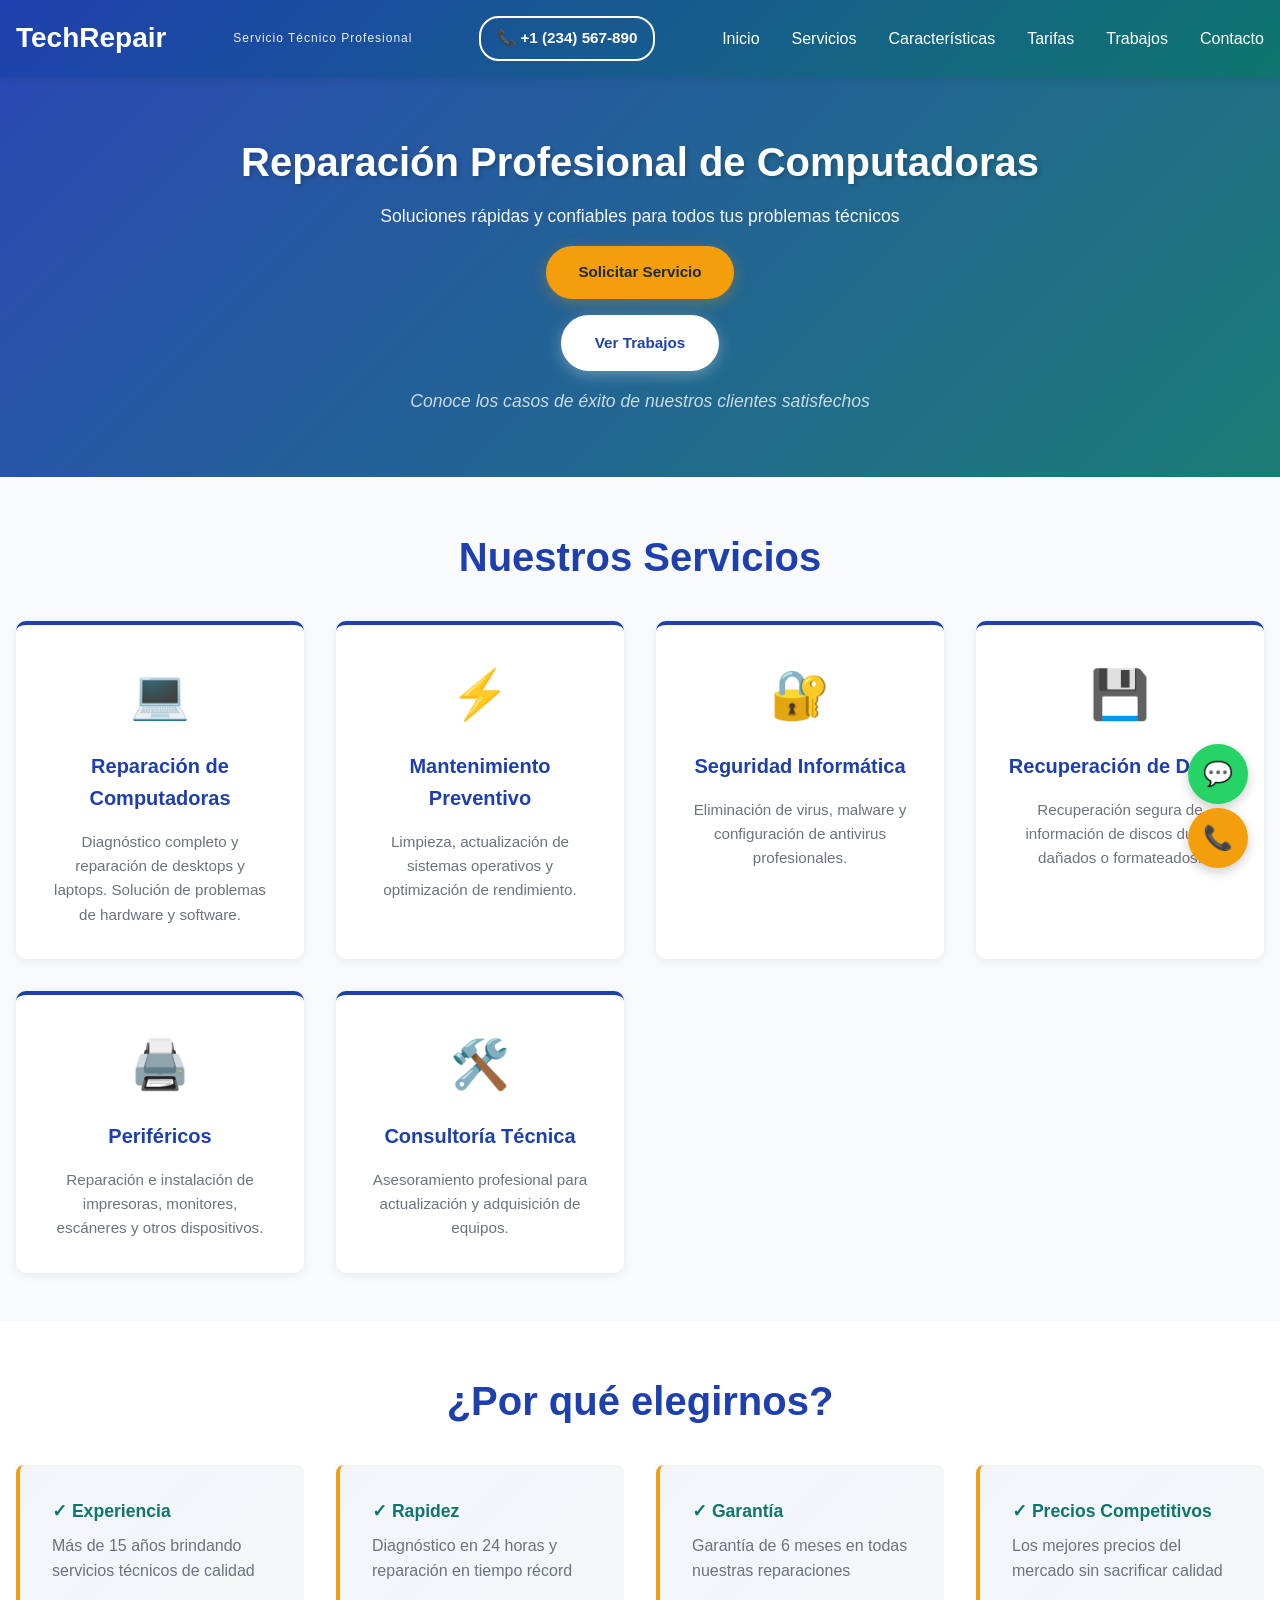
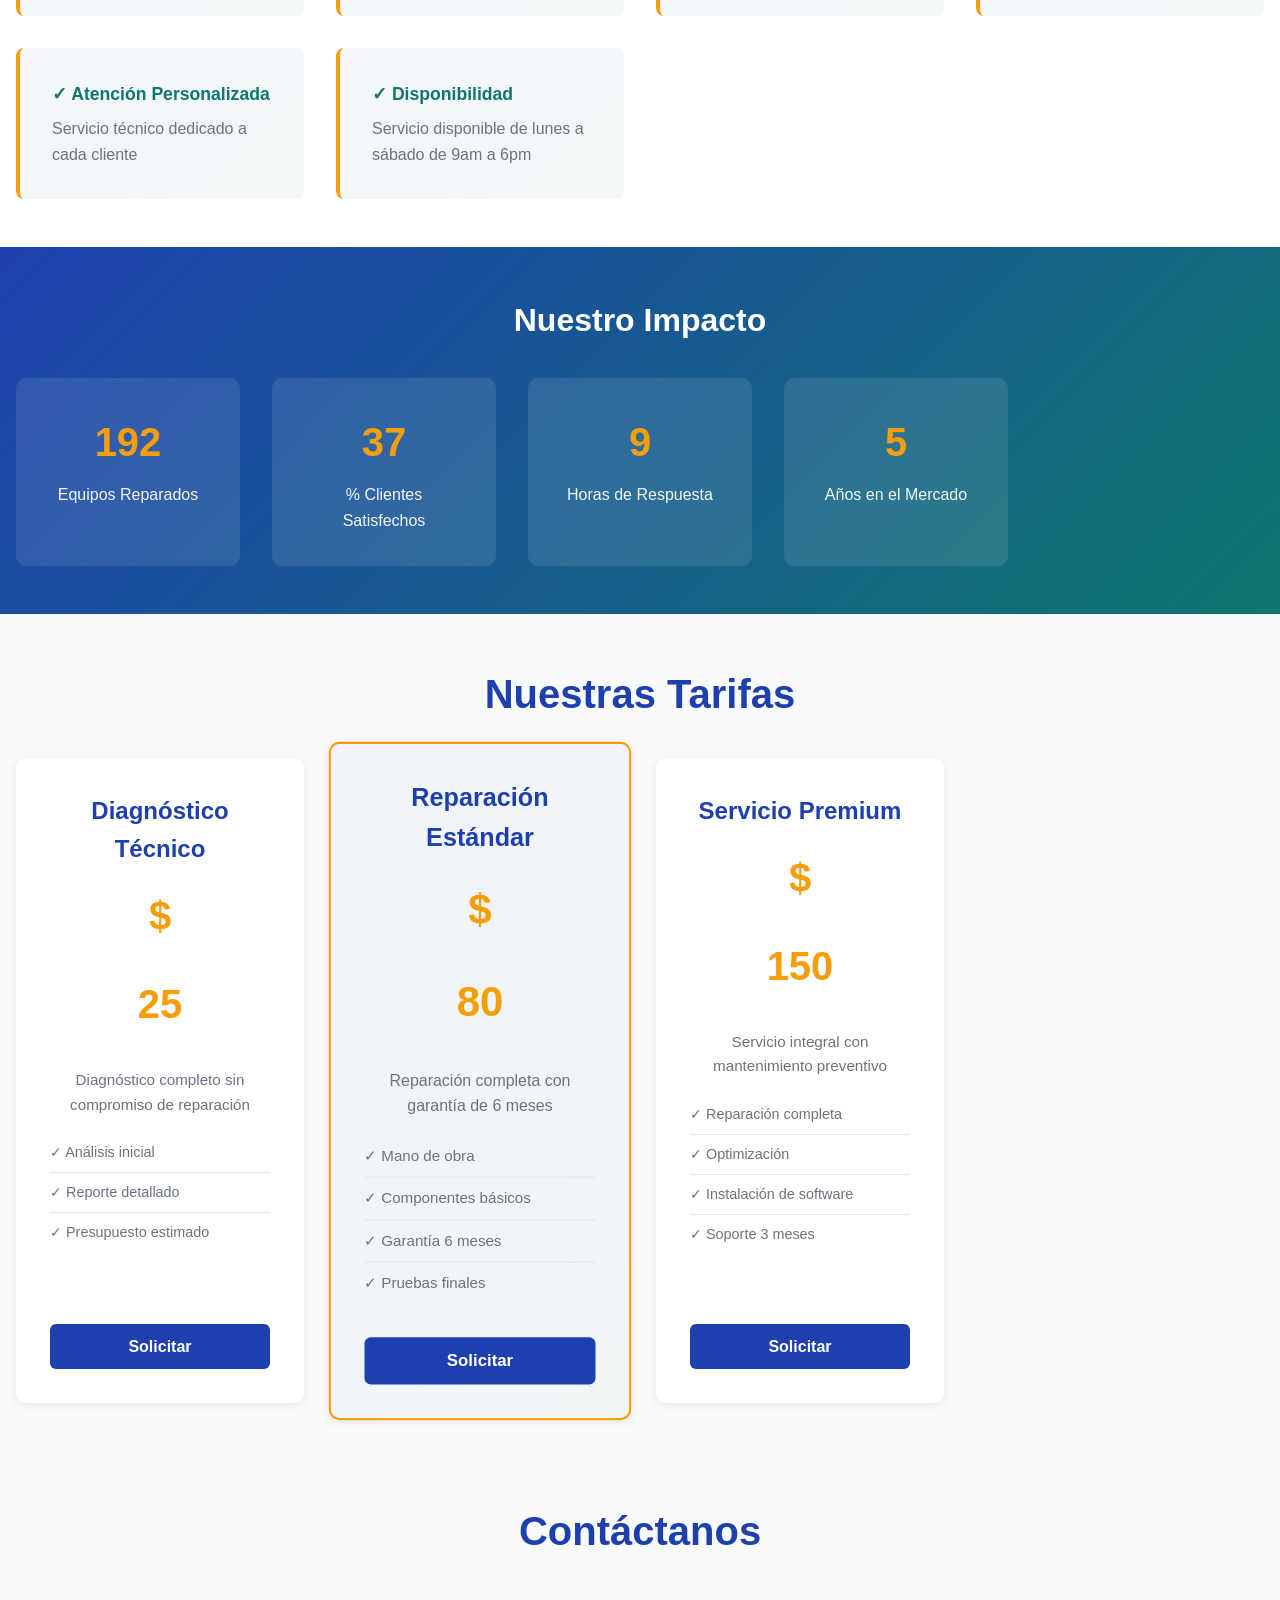
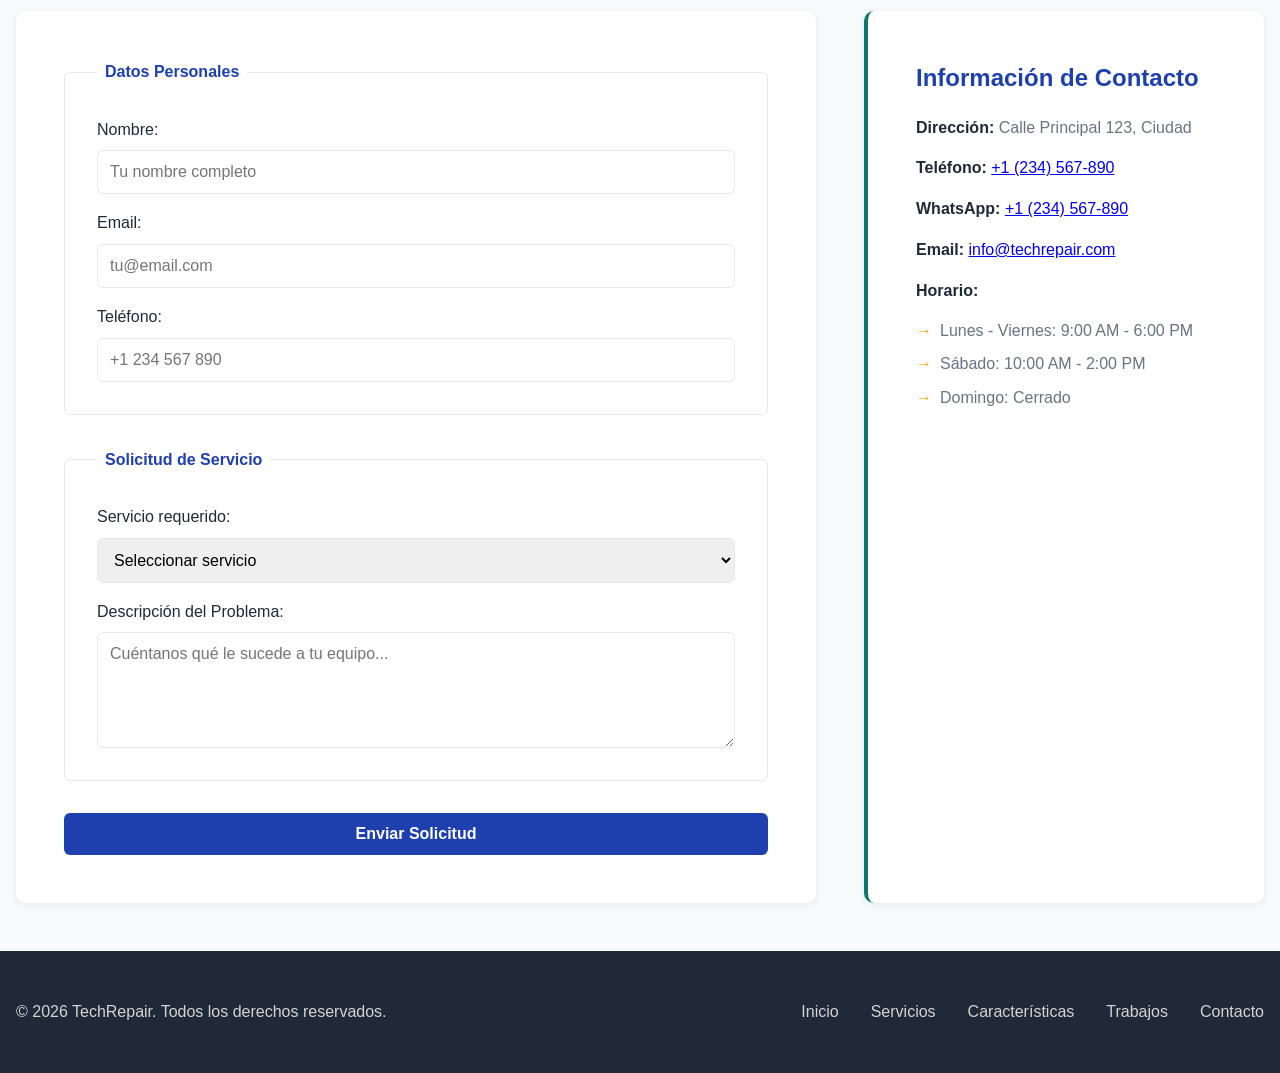
==== index.html @ 1543536a "pagina basuica sin funcionalidades" ====
<!DOCTYPE html>
<html lang="es">
<head>
    <meta charset="UTF-8">
    <meta name="viewport" content="width=device-width, initial-scale=1.0">
    <meta name="description" content="TechRepair - Servicio técnico profesional de computadoras y equipos electrónicos">
    <meta name="keywords" content="servicio técnico, reparación computadoras, soporte informático">
    <title>TechRepair - Servicio Técnico Profesional</title>
    <link rel="stylesheet" href="styles.css">
</head>
<body>
    <!-- Encabezado principal -->
    <header class="header">
        <h1>TechRepair</h1>
        <p class="tagline">Servicio Técnico Profesional</p>
        <!-- REFERENCIA A BOTÓN DE TELÉFONO: Enlace de teléfono en el header -->
        <a href="tel:+1234567890" class="phone-link">📞 +1 (234) 567-890</a>
        <button class="menu-toggle" aria-label="Abrir menú de navegación">
            <span></span>
            <span></span>
            <span></span>
        </button>
        <nav class="nav">
            <ul>
                <li><a href="#inicio">Inicio</a></li>
                <li><a href="#servicios">Servicios</a></li>
                <li><a href="#caracteristicas">Características</a></li>
                <li><a href="#tarifas">Tarifas</a></li>
                <li><a href="portfolio.html">Trabajos</a></li>
                <li><a href="#contacto">Contacto</a></li>
            </ul>
        </nav>
    </header>

    <!-- Sección héroe -->
    <section id="inicio" class="hero">
        <h2>Reparación Profesional de Computadoras</h2>
        <p>Soluciones rápidas y confiables para todos tus problemas técnicos</p>
        <a href="#contacto" class="cta-button">Solicitar Servicio</a>
        <a href="portfolio.html" class="cta-button secondary">Ver Trabajos</a>
        <p class="hero-legend">Conoce los casos de éxito de nuestros clientes satisfechos</p>
    </section>

    <!-- Sección de servicios -->
    <section id="servicios" class="servicios">
        <h2>Nuestros Servicios</h2>
        <article class="servicio-card">
            <span class="icono">💻</span>
            <h3>Reparación de Computadoras</h3>
            <p>Diagnóstico completo y reparación de desktops y laptops. Solución de problemas de hardware y software.</p>
        </article>

        <article class="servicio-card">
            <span class="icono">⚡</span>
            <h3>Mantenimiento Preventivo</h3>
            <p>Limpieza, actualización de sistemas operativos y optimización de rendimiento.</p>
        </article>

        <article class="servicio-card">
            <span class="icono">🔐</span>
            <h3>Seguridad Informática</h3>
            <p>Eliminación de virus, malware y configuración de antivirus profesionales.</p>
        </article>

        <article class="servicio-card">
            <span class="icono">💾</span>
            <h3>Recuperación de Datos</h3>
            <p>Recuperación segura de información de discos duros dañados o formateados.</p>
        </article>

        <article class="servicio-card">
            <span class="icono">🖨️</span>
            <h3>Periféricos</h3>
            <p>Reparación e instalación de impresoras, monitores, escáneres y otros dispositivos.</p>
        </article>

        <article class="servicio-card">
            <span class="icono">🛠️</span>
            <h3>Consultoría Técnica</h3>
            <p>Asesoramiento profesional para actualización y adquisición de equipos.</p>
        </article>
    </section>

    <!-- Sección de características -->
    <section id="caracteristicas" class="caracteristicas">
        <h2>¿Por qué elegirnos?</h2>
        <article class="feature-item">
            <h3>✓ Experiencia</h3>
            <p>Más de 15 años brindando servicios técnicos de calidad</p>
        </article>
        <article class="feature-item">
            <h3>✓ Rapidez</h3>
            <p>Diagnóstico en 24 horas y reparación en tiempo récord</p>
        </article>
        <article class="feature-item">
            <h3>✓ Garantía</h3>
            <p>Garantía de 6 meses en todas nuestras reparaciones</p>
        </article>
        <article class="feature-item">
            <h3>✓ Precios Competitivos</h3>
            <p>Los mejores precios del mercado sin sacrificar calidad</p>
        </article>
        <article class="feature-item">
            <h3>✓ Atención Personalizada</h3>
            <p>Servicio técnico dedicado a cada cliente</p>
        </article>
        <article class="feature-item">
            <h3>✓ Disponibilidad</h3>
            <p>Servicio disponible de lunes a sábado de 9am a 6pm</p>
        </article>
    </section>

    <!-- Sección de estadísticas -->
    <section class="estadisticas">
        <h2>Nuestro Impacto</h2>
        <article class="estadistica-item">
            <h3 class="contador" data-target="500">0</h3>
            <p>Equipos Reparados</p>
        </article>
        <article class="estadistica-item">
            <h3 class="contador" data-target="98">0</h3>
            <p>% Clientes Satisfechos</p>
        </article>
        <article class="estadistica-item">
            <h3 class="contador" data-target="24">0</h3>
            <p>Horas de Respuesta</p>
        </article>
        <article class="estadistica-item">
            <h3 class="contador" data-target="15">0</h3>
            <p>Años en el Mercado</p>
        </article>
    </section>

    <!-- Sección de tarifas -->
    <section id="tarifas" class="tarifas">
        <h2>Nuestras Tarifas</h2>
        <article class="tarifa-card">
            <h3>Diagnóstico Técnico</h3>
            <span class="simbolo">$</span>
            <span class="cantidad">25</span>
            <p class="descripcion">Diagnóstico completo sin compromiso de reparación</p>
            <ul class="caracteristicas-tarifa">
                <li>✓ Análisis inicial</li>
                <li>✓ Reporte detallado</li>
                <li>✓ Presupuesto estimado</li>
            </ul>
            <!-- REFERENCIA A FUNCIÓN WHATSAPP: Botón que llama a contactarServicio para pre-llenar formulario -->
            <button class="btn-tarifa" onclick="contactarServicio('Diagnóstico')">Solicitar</button>
        </article>

        <article class="tarifa-card destacado">
            <h3>Reparación Estándar</h3>
            <span class="simbolo">$</span>
            <span class="cantidad">80</span>
            <p class="descripcion">Reparación completa con garantía de 6 meses</p>
            <ul class="caracteristicas-tarifa">
                <li>✓ Mano de obra</li>
                <li>✓ Componentes básicos</li>
                <li>✓ Garantía 6 meses</li>
                <li>✓ Pruebas finales</li>
            </ul>
            <!-- REFERENCIA A FUNCIÓN WHATSAPP: Botón que llama a contactarServicio para pre-llenar formulario -->
            <button class="btn-tarifa" onclick="contactarServicio('Reparación')">Solicitar</button>
        </article>

        <article class="tarifa-card">
            <h3>Servicio Premium</h3>
            <span class="simbolo">$</span>
            <span class="cantidad">150</span>
            <p class="descripcion">Servicio integral con mantenimiento preventivo</p>
            <ul class="caracteristicas-tarifa">
                <li>✓ Reparación completa</li>
                <li>✓ Optimización</li>
                <li>✓ Instalación de software</li>
                <li>✓ Soporte 3 meses</li>
            </ul>
            <!-- REFERENCIA A FUNCIÓN WHATSAPP: Botón que llama a contactarServicio para pre-llenar formulario -->
            <button class="btn-tarifa" onclick="contactarServicio('Premium')">Solicitar</button>
        </article>
    </section>

    <!-- Sección de contacto -->
    <section id="contacto" class="contacto">
        <h2>Contáctanos</h2>
        <form class="formulario" id="formulario-contacto" onsubmit="enviarFormulario(event)">
            <fieldset>
                <legend>Datos Personales</legend>
                <label for="nombre">
                    Nombre:
                    <input type="text" id="nombre" name="nombre" required placeholder="Tu nombre completo">
                </label>
                <label for="email">
                    Email:
                    <input type="email" id="email" name="email" required placeholder="tu@email.com">
                </label>
                <label for="telefono">
                    Teléfono:
                    <input type="tel" id="telefono" name="telefono" placeholder="+1 234 567 890">
                </label>
            </fieldset>
            <fieldset>
                <legend>Solicitud de Servicio</legend>
                <label for="servicio">
                    Servicio requerido:
                    <select id="servicio" name="servicio" required>
                        <option value="">Seleccionar servicio</option>
                        <option value="diagnostico">Diagnóstico Técnico</option>
                        <option value="reparacion">Reparación de Computadora</option>
                        <option value="mantenimiento">Mantenimiento Preventivo</option>
                        <option value="seguridad">Seguridad Informática</option>
                        <option value="recuperacion">Recuperación de datos</option>
                        <option value="otro">Otro</option>
                    </select>
                </label>
                <label for="mensaje">
                    Descripción del Problema:
                    <textarea id="mensaje" name="mensaje" rows="5" required placeholder="Cuéntanos qué le sucede a tu equipo..."></textarea>
                </label>
            </fieldset>
            <button type="submit" class="submit-button">Enviar Solicitud</button>
        </form>

        <aside class="info-contacto">
            <h3>Información de Contacto</h3>
            <address>
                <p><strong>Dirección:</strong> Calle Principal 123, Ciudad</p>
                <p><strong>Teléfono:</strong> <a href="tel:+1234567890">+1 (234) 567-890</a></p>
                <!-- REFERENCIA A BOTÓN DE WHATSAPP: Enlace de WhatsApp en la sección de contacto -->
                <p><strong>WhatsApp:</strong> <a href="https://wa.me/1234567890" target="_blank">+1 (234) 567-890</a></p>
                <p><strong>Email:</strong> <a href="mailto:info@techrepair.com">info@techrepair.com</a></p>
                <p><strong>Horario:</strong></p>
                <ul>
                    <li>Lunes - Viernes: 9:00 AM - 6:00 PM</li>
                    <li>Sábado: 10:00 AM - 2:00 PM</li>
                    <li>Domingo: Cerrado</li>
                </ul>
            </address>
        </aside>
    </section>

    <!-- Pie de página -->
    <footer class="footer">
        <p>&copy; 2026 TechRepair. Todos los derechos reservados.</p>
        <nav class="footer-nav">
            <a href="#inicio">Inicio</a>
            <a href="#servicios">Servicios</a>
            <a href="#caracteristicas">Características</a>
            <a href="portfolio.html">Trabajos</a>
            <a href="#contacto">Contacto</a>
        </nav>
    </footer>

    <!-- REFERENCIA A BOTONES FLOTANTES: Botones flotantes de WhatsApp y teléfono -->
    <!-- Botón flotante de contacto -->
    <a href="https://wa.me/1234567890" class="floating-btn whatsapp" title="Contactar por WhatsApp">
        <span>💬</span>
    </a>
    <a href="tel:+1234567890" class="floating-btn phone" title="Llamar ahora">
        <span>📞</span>
    </a>

    <script>
        // Contadores animados
        function animar_contadores() {
            const contadores = document.querySelectorAll('.contador');
            
            contadores.forEach(contador => {
                const target = parseInt(contador.getAttribute('data-target'));
                const duracion = 2000; // 2 segundos
                const incremento = target / (duracion / 16); // 60fps
                let actual = 0;
                
                const intervalo = setInterval(() => {
                    actual += incremento;
                    if (actual >= target) {
                        contador.textContent = target;
                        clearInterval(intervalo);
                    } else {
                        contador.textContent = Math.floor(actual);
                    }
                }, 16);
            });
        }

        // Ejecutar contadores cuando se ven en pantalla
        const observer = new IntersectionObserver((entries) => {
            entries.forEach(entry => {
                if (entry.isIntersecting && entry.target.classList.contains('estadisticas')) {
                    animar_contadores();
                    observer.unobserve(entry.target);
                }
            });
        });

        const sectionEstadisticas = document.querySelector('.estadisticas');
        if (sectionEstadisticas) {
            observer.observe(sectionEstadisticas);
        }

        // Formulario de contacto mejorado
        function enviarFormulario(event) {
            event.preventDefault();
            
            const nombre = document.getElementById('nombre').value;
            const email = document.getElementById('email').value;
            const telefono = document.getElementById('telefono').value;
            const servicio = document.getElementById('servicio').value;
            const mensaje = document.getElementById('mensaje').value;
            
            // REFERENCIA A BOTÓN DE WHATSAPP: Función JavaScript que crea enlaces de WhatsApp para el formulario de contacto
            // Crear mensaje de WhatsApp
            const mensajeWhatsApp = `Hola, mi nombre es ${nombre}. ${mensaje} Pueden contactarme al ${telefono || email}. Servicio solicitado: ${servicio}`;
            const linkWhatsApp = `https://wa.me/1234567890?text=${encodeURIComponent(mensajeWhatsApp)}`;
            
            // Mostrar confirmación
            alert('¡Gracias por tu solicitud! Te contactaremos pronto.');
            
            // Limpiar formulario
            document.getElementById('formulario-contacto').reset();
            
            // Abrir WhatsApp (opcional)
            // window.open(linkWhatsApp, '_blank');
        }

        // REFERENCIA A BOTÓN DE WHATSAPP: Función que pre-llena el formulario de contacto para botones de tarifa
        function contactarServicio(servicio) {
            document.getElementById('servicio').value = servicio.toLowerCase();
            document.getElementById('nombre').focus();
            document.querySelector('.contacto').scrollIntoView({ behavior: 'smooth' });
        }

        // Menú hamburguesa responsivo
        const menuToggle = document.querySelector('.menu-toggle');
        const nav = document.querySelector('.nav');
        const navLinks = document.querySelectorAll('.nav a');

        // Toggle menú al hacer click en el botón
        menuToggle.addEventListener('click', () => {
            menuToggle.classList.toggle('active');
            nav.classList.toggle('active');
        });

        // Cerrar menú al hacer click en un enlace
        navLinks.forEach(link => {
            link.addEventListener('click', () => {
                menuToggle.classList.remove('active');
                nav.classList.remove('active');
            });
        });

        // Cerrar menú al hacer clic fuera del menú
        document.addEventListener('click', (event) => {
            if (!event.target.closest('.header')) {
                menuToggle.classList.remove('active');
                nav.classList.remove('active');
            }
        });
    </script>
</body>
</html>
---- styles.css ----
/* Estilos Generales */
* {
    margin: 0;
    padding: 0;
    box-sizing: border-box;
}

:root {
    --color-primary: #1e40af;
    --color-secondary: #0f766e;
    --color-accent: #f59e0b;
    --color-dark: #1f2937;
    --color-light: #f9fafb;
    --color-border: #e5e7eb;
    --spacing-base: 1rem;
    --spacing-lg: 2rem;
    --spacing-xl: 3rem;
    --transition: all 0.3s ease;
}

html {
    scrollbar-width: none; /* Firefox */
    -ms-overflow-style: none; /* IE y Edge */
}

html::-webkit-scrollbar {
    display: none; /* Chrome, Safari y Opera */
}

body {
    font-family: 'Segoe UI', Tahoma, Geneva, Verdana, sans-serif;
    line-height: 1.6;
    color: var(--color-dark);
    background-color: #fff;
}

.container {
    max-width: 1200px;
    margin: 0 auto;
    padding: 0 var(--spacing-base);
}

/* Header */
.header {
    background: linear-gradient(135deg, var(--color-primary) 0%, var(--color-secondary) 100%);
    color: white;
    padding: 1rem var(--spacing-base);
    box-shadow: 0 2px 10px rgba(0, 0, 0, 0.1);
    position: sticky;
    top: 0;
    z-index: 100;
    display: flex;
    justify-content: space-between;
    align-items: center;
    flex-wrap: wrap;
    gap: var(--spacing-base);
    width: 100%;
}

.header-content {
    display: flex;
    flex-direction: column;
    gap: 0.25rem;
    flex: 1;
    min-width: 0;
}

.header h1 {
    font-size: 1.75rem;
    font-weight: 700;
    margin: 0;
}

.tagline {
    font-size: 0.75rem;
    opacity: 0.9;
    letter-spacing: 1px;
    margin: 0;
    padding-left: 0;
}

/* Botón menú hamburguesa */
.menu-toggle {
    display: none;
    flex-direction: column;
    gap: 5px;
    background: none;
    border: none;
    cursor: pointer;
    padding: 0.5rem;
    z-index: 101;
}

.menu-toggle span {
    width: 25px;
    height: 3px;
    background-color: white;
    border-radius: 2px;
    transition: var(--transition);
}

.menu-toggle.active span:nth-child(1) {
    transform: rotate(45deg) translate(10px, 10px);
}

.menu-toggle.active span:nth-child(2) {
    opacity: 0;
}

.menu-toggle.active span:nth-child(3) {
    transform: rotate(-45deg) translate(7px, -7px);
}

.nav ul {
    display: flex;
    list-style: none;
    gap: 2rem;
    margin: 0;
    padding: 0;
}

.nav a {
    color: white;
    text-decoration: none;
    font-weight: 500;
    transition: var(--transition);
    padding: 0.5rem 0;
    border-bottom: 2px solid transparent;
}

.header-phone {
    display: none;
    white-space: nowrap;
}

/* REFERENCIA A BOTÓN DE TELÉFONO: Estilos para el enlace de teléfono en el header */
.phone-link {
    color: white;
    text-decoration: none;
    font-weight: 600;
    font-size: 0.95rem;
    padding: 0.5rem 1rem;
    border: 2px solid white;
    border-radius: 20px;
    transition: var(--transition);
}

.phone-link:hover {
    background-color: white;
    color: var(--color-primary);
}

/* Sección Hero */
.hero {
    background: linear-gradient(135deg, rgba(30, 64, 175, 0.95) 0%, rgba(15, 118, 110, 0.95) 100%),
                url('data:image/svg+xml,<svg xmlns="http://www.w3.org/2000/svg" viewBox="0 0 1200 600"><defs><pattern id="dots" x="0" y="0" width="40" height="40" patternUnits="userSpaceOnUse"><circle cx="20" cy="20" r="2" fill="rgba(255,255,255,0.1)"/></pattern></defs><rect width="1200" height="600" fill="url(%23dots)"/></svg>');
    color: white;
    padding: var(--spacing-xl) var(--spacing-base);
    text-align: center;
    min-height: 400px;
    display: flex;
    flex-direction: column;
    align-items: center;
    justify-content: center;
    gap: var(--spacing-base);
}

.hero h2 {
    font-size: 2.5rem;
    margin: 0;
    font-weight: 700;
    text-shadow: 2px 2px 4px rgba(0, 0, 0, 0.2);
    line-height: 1.2;
}

.hero p {
    font-size: 1.1rem;
    margin: 0;
    opacity: 0.95;
}

.cta-button {
    display: inline-block;
    background-color: var(--color-accent);
    color: var(--color-dark);
    padding: 0.875rem 2rem;
    border-radius: 50px;
    text-decoration: none;
    font-weight: 600;
    font-size: 0.95rem;
    transition: var(--transition);
    box-shadow: 0 4px 15px rgba(245, 158, 11, 0.3);
    border: none;
    cursor: pointer;
}

.cta-button:hover {
    transform: translateY(-3px);
    box-shadow: 0 6px 20px rgba(245, 158, 11, 0.4);
    background-color: #f59e0b;
}

/* Contenedor de botones */
.hero-buttons {
    display: flex;
    gap: var(--spacing-lg);
    flex-wrap: wrap;
    justify-content: center;
    align-items: center;
}

/* Botón secundario */
.cta-button.secondary {
    background-color: white;
    color: var(--color-primary);
    border: 2px solid white;
    box-shadow: 0 4px 15px rgba(255, 255, 255, 0.3);
}

.cta-button.secondary:hover {
    background-color: rgba(255, 255, 255, 0.9);
    box-shadow: 0 6px 20px rgba(255, 255, 255, 0.4);
}

/* Leyenda del héroe */
.hero-legend {
    font-size: 0.95rem;
    color: rgba(255, 255, 255, 0.8);
    margin: 0;
    font-style: italic;
}

/* Sección de Servicios */
.servicios {
    padding: var(--spacing-xl) var(--spacing-base);
    background-color: var(--color-light);
    width: 100%;
    display: grid;
    grid-template-columns: repeat(auto-fit, minmax(300px, 1fr));
    gap: var(--spacing-lg);
    max-width: none;
    margin: 0;
}

.servicios h2 {
    grid-column: 1 / -1;
    font-size: 2.5rem;
    margin: 0;
    text-align: center;
    color: var(--color-primary);
}

.servicio-card {
    background: white;
    padding: var(--spacing-lg);
    border-radius: 10px;
    box-shadow: 0 2px 10px rgba(0, 0, 0, 0.08);
    transition: var(--transition);
    text-align: center;
    border-top: 4px solid var(--color-primary);
}

.servicio-card:hover {
    transform: translateY(-8px);
    box-shadow: 0 8px 25px rgba(0, 0, 0, 0.15);
    border-top-color: var(--color-accent);
}

.servicio-card .icono {
    font-size: 3rem;
    display: block;
    margin-bottom: var(--spacing-base);
}

.servicio-card h3 {
    font-size: 1.25rem;
    margin-bottom: var(--spacing-base);
    color: var(--color-primary);
}

.servicio-card p {
    color: #6b7280;
    font-size: 0.95rem;
}

/* Sección de Características */
.caracteristicas {
    padding: var(--spacing-xl) var(--spacing-base);
    background-color: white;
    width: 100%;
    display: grid;
    grid-template-columns: repeat(auto-fit, minmax(280px, 1fr));
    gap: var(--spacing-lg);
    max-width: none;
    margin: 0;
}

.caracteristicas h2 {
    grid-column: 1 / -1;
    font-size: 2.5rem;
    margin: 0;
    text-align: center;
    color: var(--color-primary);
}

.caracteristicas > article {
    grid-column: auto;
}

.feature-item {
    padding: var(--spacing-lg);
    background: linear-gradient(135deg, rgba(30, 64, 175, 0.05) 0%, rgba(15, 118, 110, 0.05) 100%);
    border-left: 4px solid var(--color-accent);
    border-radius: 8px;
    transition: var(--transition);
}

.feature-item:hover {
    transform: translateX(10px);
    background: linear-gradient(135deg, rgba(30, 64, 175, 0.1) 0%, rgba(15, 118, 110, 0.1) 100%);
}

.feature-item h3 {
    color: var(--color-secondary);
    margin-bottom: 0.5rem;
    font-size: 1.1rem;
}

.feature-item p {
    color: #6b7280;
}

/* Sección de Estadísticas */
.estadisticas {
    padding: var(--spacing-xl) var(--spacing-base);
    background: linear-gradient(135deg, var(--color-primary) 0%, var(--color-secondary) 100%);
    color: white;
    width: 100%;
    display: grid;
    grid-template-columns: repeat(auto-fit, minmax(200px, 1fr));
    gap: var(--spacing-lg);
    max-width: none;
    margin: 0;
}

.estadisticas h2 {
    grid-column: 1 / -1;
    font-size: 2rem;
    margin: 0;
    text-align: center;
}

.estadistica-item {
    text-align: center;
    padding: var(--spacing-lg);
    background: rgba(255, 255, 255, 0.1);
    border-radius: 10px;
    transition: var(--transition);
}

.estadistica-item:hover {
    background: rgba(255, 255, 255, 0.2);
    transform: translateY(-5px);
}

.estadistica-item h3 {
    font-size: 2.5rem;
    margin: 0 0 0.5rem 0;
    font-weight: 700;
    color: var(--color-accent);
}

.estadistica-item p {
    font-size: 1rem;
    margin: 0;
    opacity: 0.95;
}

/* Sección de Tarifas */
.tarifas {
    padding: var(--spacing-xl) var(--spacing-base);
    background-color: var(--color-light);
    width: 100%;
    display: grid;
    grid-template-columns: repeat(auto-fit, minmax(280px, 1fr));
    gap: var(--spacing-lg);
    max-width: none;
    margin: 0;
}

.tarifas h2 {
    grid-column: 1 / -1;
    font-size: 2.5rem;
    margin: 0;
    text-align: center;
    color: var(--color-primary);
}

.tarifa-card {
    background: white;
    padding: var(--spacing-lg);
    border-radius: 10px;
    box-shadow: 0 2px 10px rgba(0, 0, 0, 0.08);
    transition: var(--transition);
    text-align: center;
    border: 2px solid transparent;
    display: flex;
    flex-direction: column;
    gap: var(--spacing-base);
}

.tarifa-card:hover {
    transform: translateY(-8px);
    box-shadow: 0 8px 25px rgba(0, 0, 0, 0.15);
    border-color: var(--color-accent);
}

.tarifa-card.destacado {
    border: 2px solid var(--color-accent);
    background: linear-gradient(135deg, rgba(30, 64, 175, 0.03) 0%, rgba(15, 118, 110, 0.03) 100%);
    transform: scale(1.05);
}

.tarifa-card h3 {
    color: var(--color-primary);
    font-size: 1.5rem;
    margin: 0;
}

.tarifa-card .simbolo {
    font-size: 2.5rem;
    color: var(--color-accent);
    font-weight: 700;
    display: block;
    margin-bottom: 0.5rem;
}

.tarifa-card .cantidad {
    font-size: 2.5rem;
    color: var(--color-accent);
    font-weight: 700;
    display: block;
    margin-bottom: 1rem;
}

.tarifa-card .descripcion {
    color: #6b7280;
    font-size: 0.95rem;
    margin: 0;
}

.caracteristicas-tarifa {
    list-style: none;
    padding: 0;
    margin: 0;
    text-align: left;
    color: #6b7280;
    flex: 1;
}

.caracteristicas-tarifa li {
    padding: 0.5rem 0;
    border-bottom: 1px solid var(--color-border);
    font-size: 0.9rem;
}

.caracteristicas-tarifa li:last-child {
    border-bottom: none;
}

.btn-tarifa {
    background-color: var(--color-primary);
    color: white;
    padding: 0.75rem 2rem;
    border-radius: 6px;
    border: none;
    font-size: 1rem;
    font-weight: 600;
    cursor: pointer;
    transition: var(--transition);
    margin-top: 1rem;
    min-height: 45px;
}

.btn-tarifa:hover {
    background-color: var(--color-secondary);
    transform: translateY(-2px);
    box-shadow: 0 4px 12px rgba(30, 64, 175, 0.3);
}

.btn-tarifa:active {
    transform: translateY(0);
}

/* REFERENCIA A BOTONES FLOTANTES: Estilos base para los botones flotantes de WhatsApp y teléfono */
/* Botón flotante de contacto */
.floating-btn {
    position: fixed;
    right: 2rem;
    width: 60px;
    height: 60px;
    border-radius: 50%;
    display: flex;
    align-items: center;
    justify-content: center;
    font-size: 1.5rem;
    text-decoration: none;
    transition: var(--transition);
    box-shadow: 0 4px 12px rgba(0, 0, 0, 0.2);
    cursor: pointer;
    border: none;
    z-index: 1000;
}

.floating-btn.phone {
    bottom: 2rem;
    background-color: var(--color-accent);
    color: var(--color-dark);
}

.floating-btn.whatsapp {
    bottom: 5rem;
    background-color: #25d366;
    color: white;
}

.floating-btn.whatsapp:hover {
    transform: scale(1.1);
    box-shadow: 0 6px 20px rgba(37, 211, 102, 0.4);
}

.floating-btn.phone {
    background-color: var(--color-accent);
    color: var(--color-dark);
}

.floating-btn.phone:hover {
    transform: scale(1.1);
    box-shadow: 0 6px 20px rgba(245, 158, 11, 0.4);
}

.floating-btn:active {
    transform: scale(0.95);
}

/* Sección de Contacto */
.contacto {
    padding: var(--spacing-xl) var(--spacing-base);
    background-color: var(--color-light);
    width: 100%;
    display: grid;
    grid-template-columns: 2fr 1fr;
    gap: var(--spacing-xl);
    max-width: none;
    margin: 0;
}

.contacto h2 {
    grid-column: 1 / -1;
    font-size: 2.5rem;
    margin: 0;
    text-align: center;
    color: var(--color-primary);
}

.formulario {
    background: white;
    padding: var(--spacing-xl);
    border-radius: 10px;
    box-shadow: 0 2px 10px rgba(0, 0, 0, 0.08);
    display: flex;
    flex-direction: column;
    gap: var(--spacing-lg);
}

.formulario fieldset {
    border: 1px solid var(--color-border);
    border-radius: 6px;
    padding: var(--spacing-lg);
    display: flex;
    flex-direction: column;
    gap: var(--spacing-base);
}

.formulario legend {
    padding: 0 0.5rem;
    font-weight: 600;
    color: var(--color-primary);
}

.formulario label {
    display: flex;
    flex-direction: column;
    gap: 0.5rem;
    font-weight: 500;
    color: var(--color-dark);
}

.formulario input,
.formulario textarea,
.formulario select {
    padding: 0.75rem;
    border: 1px solid var(--color-border);
    border-radius: 6px;
    font-size: 1rem;
    transition: var(--transition);
    font-family: inherit;
}

.formulario input:focus,
.formulario textarea:focus,
.formulario select:focus {
    outline: none;
    border-color: var(--color-primary);
    box-shadow: 0 0 0 3px rgba(30, 64, 175, 0.1);
}

.submit-button {
    background-color: var(--color-primary);
    color: white;
    padding: 0.75rem 2rem;
    border-radius: 6px;
    border: none;
    font-size: 1rem;
    font-weight: 600;
    cursor: pointer;
    transition: var(--transition);
    width: 100%;
}

.submit-button:hover {
    background-color: var(--color-secondary);
    transform: translateY(-2px);
    box-shadow: 0 4px 12px rgba(30, 64, 175, 0.3);
}

.info-contacto {
    background: white;
    padding: var(--spacing-xl);
    border-radius: 10px;
    box-shadow: 0 2px 10px rgba(0, 0, 0, 0.08);
    border-left: 4px solid var(--color-secondary);
}

.info-contacto h3 {
    color: var(--color-primary);
    margin-bottom: var(--spacing-base);
    font-size: 1.5rem;
}

address {
    font-style: normal;
}

.info-contacto p {
    margin-bottom: 0.75rem;
    line-height: 1.8;
    color: #6b7280;
}

.info-contacto strong {
    color: var(--color-dark);
}

.info-contacto ul {
    list-style: none;
    padding-left: 0;
    margin-top: 0.5rem;
}

.info-contacto li {
    color: #6b7280;
    padding-left: 1.5rem;
    position: relative;
    margin-bottom: 0.5rem;
}

.info-contacto li:before {
    content: "→";
    position: absolute;
    left: 0;
    color: var(--color-accent);
    font-weight: bold;
}

/* Footer */
.footer {
    background: var(--color-dark);
    color: white;
    padding: var(--spacing-xl) var(--spacing-base);
    text-align: center;
    display: flex;
    justify-content: space-between;
    align-items: center;
    flex-wrap: wrap;
    gap: var(--spacing-lg);
    width: 100%;
}

.footer p {
    opacity: 0.8;
    margin: 0;
}

.footer-nav {
    display: flex;
    gap: 2rem;
}

.footer-nav a {
    color: white;
    text-decoration: none;
    transition: var(--transition);
    opacity: 0.8;
}

.footer-nav a:hover {
    opacity: 1;
    color: var(--color-accent);
}

/* Media Queries - Responsivo */

/* Móviles pequeños (max 480px) */
@media (max-width: 480px) {
    :root {
        --spacing-base: 0.75rem;
        --spacing-lg: 1.25rem;
        --spacing-xl: 1.75rem;
    }

    .header {
        justify-content: space-between;
        align-items: center;
        padding: 0.75rem var(--spacing-base);
    }

    .header-content {
        flex: 1;
        min-width: 0;
    }

    .header h1 {
        font-size: 1.25rem;
    }

    .tagline {
        font-size: 0.65rem;
    }

    /* REFERENCIA A BOTÓN DE TELÉFONO: Ocultar enlace de teléfono en móviles */
    .header-phone {
        display: none;
    }

    .menu-toggle {
        display: flex;
    }

    .nav {
        display: none;
        position: absolute;
        top: 100%;
        left: 0;
        right: 0;
        background: linear-gradient(135deg, var(--color-primary) 0%, var(--color-secondary) 100%);
        padding: 1rem 0;
        flex-direction: column;
        width: 100%;
        box-shadow: 0 4px 10px rgba(0, 0, 0, 0.2);
        z-index: 99;
    }

    .nav.active {
        display: flex;
    }

    .nav ul {
        flex-direction: column;
        gap: 0;
    }

    .nav li {
        padding: 0;
    }

    .nav a {
        display: block;
        padding: 1rem var(--spacing-base);
        border-bottom: 1px solid rgba(255, 255, 255, 0.1);
        border-bottom-width: 1px;
    }

    .hero {
        min-height: 300px;
        padding: var(--spacing-lg) var(--spacing-base);
    }

    .hero h2 {
        font-size: 1.5rem;
    }

    .hero p {
        font-size: 0.9rem;
    }

    .hero-buttons {
        gap: var(--spacing-base);
        flex-direction: column;
    }

    .cta-button {
        padding: 0.875rem 2rem;
        font-size: 0.95rem;
        width: 100%;
        min-height: 48px;
    }

    .hero-legend {
        font-size: 0.8rem;
    }

    .servicios h2,
    .caracteristicas h2,
    .contacto h2,
    .tarifas h2,
    .estadisticas h2 {
        font-size: 1.5rem;
    }

    .servicio-card,
    .feature-item,
    .tarifa-card {
        padding: var(--spacing-lg);
    }

    .servicio-card .icono {
        font-size: 2.5rem;
        min-height: 60px;
    }

    .tarifa-card.destacado {
        transform: scale(1) !important;
    }

    .tarifa-card .precio {
        font-size: 2rem;
    }

    .btn-tarifa {
        min-height: 50px;
        font-size: 1rem;
        padding: 0.875rem 1.5rem;
    }

    .submit-button {
        min-height: 50px;
        font-size: 1rem;
    }

    .contacto {
        grid-template-columns: 1fr;
    }

    .footer {
        flex-direction: column;
        gap: 0.75rem;
        padding: var(--spacing-lg) var(--spacing-base);
    }

    .footer-nav {
        flex-direction: column;
        gap: 0.25rem;
        text-align: center;
    }

    /* REFERENCIA A BOTONES FLOTANTES: Estilos responsivos para móviles (≤480px) - botones verticales */
    .floating-btn {
        bottom: 1rem;
        right: 1rem;
        width: 55px;
        height: 55px;
        font-size: 1.3rem;
        min-width: 55px;
        min-height: 55px;
    }

    .floating-btn.phone {
        bottom: 1rem;
    }

    .floating-btn.whatsapp {
        bottom: 4.5rem;
    }

    .estadisticas {
        grid-template-columns: repeat(auto-fit, minmax(120px, 1fr));
        gap: var(--spacing-base);
    }

    .estadistica-item h3 {
        font-size: 1.75rem;
    }

    .estadistica-item p {
        font-size: 0.85rem;
    }
}

/* Tablets y dispositivos medianos (481px - 768px) */
@media (max-width: 768px) and (min-width: 481px) {
    /* REFERENCIA A BOTÓN DE TELÉFONO: Ocultar enlace de teléfono en tablet */
    .header-phone {
        display: none;
    }

    .menu-toggle {
        display: flex;
    }

    .nav {
        display: none;
        position: absolute;
        top: 100%;
        left: 0;
        right: 0;
        background: linear-gradient(135deg, var(--color-primary) 0%, var(--color-secondary) 100%);
        padding: 1rem 0;
        flex-direction: column;
        width: 100%;
        box-shadow: 0 4px 10px rgba(0, 0, 0, 0.2);
    }

    .nav.active {
        display: flex;
    }

    .nav ul {
        flex-direction: column;
        gap: 0;
    }

    .nav a {
        display: block;
        padding: 0.75rem var(--spacing-base);
        border-bottom: 1px solid rgba(255, 255, 255, 0.1);
    }

    .hero h2 {
        font-size: 2rem;
    }

    .hero p {
        font-size: 1rem;
    }

    .hero-buttons {
        flex-direction: column;
        gap: var(--spacing-base);
    }

    .cta-button {
        padding: 0.75rem 2rem;
        font-size: 1rem;
        width: 100%;
        min-height: 48px;
    }

    .servicios,
    .caracteristicas,
    .contacto,
    .tarifas {
        grid-template-columns: 1fr;
    }

    .servicios h2,
    .caracteristicas h2,
    .contacto h2,
    .tarifas h2,
    .estadisticas h2 {
        font-size: 2rem;
    }

    .tarifa-card.destacado {
        transform: scale(1) !important;
    }

    .btn-tarifa {
        min-height: 48px;
    }

    .submit-button {
        min-height: 48px;
    }

    .footer {
        flex-direction: column;
        gap: 1rem;
    }

    .footer-nav {
        flex-direction: column;
        gap: 0.5rem;
        text-align: center;
    }

    /* REFERENCIA A BOTONES FLOTANTES: Estilos responsivos para tablet (481-768px) - botones verticales */
    .floating-btn {
        bottom: 1.5rem;
        right: 1.5rem;
        width: 58px;
        height: 58px;
    }

    .floating-btn.phone {
        bottom: 1.5rem;
    }

    .floating-btn.whatsapp {
        bottom: 5rem;
    }

    .estadisticas {
        grid-template-columns: repeat(auto-fit, minmax(150px, 1fr));
    }

    .estadistica-item h3 {
        font-size: 2rem;
    }
}

/* Desktop (769px+) */
@media (min-width: 769px) {
    /* REFERENCIA A BOTÓN DE TELÉFONO: Mostrar enlace de teléfono en desktop */
    .header-phone {
        display: flex;
    }

    .menu-toggle {
        display: none;
    }

    .nav {
        display: flex !important;
        position: static;
        background: none;
        padding: 0;
        width: auto;
        box-shadow: none;
    }

    .nav ul {
        gap: 2rem;
    }

    .nav a {
        padding: 0.5rem 0;
        border-bottom: 2px solid transparent;
    }

    .hero h2 {
        font-size: 2.5rem;
    }

    .hero p {
        font-size: 1.1rem;
    }

    .hero-buttons {
        flex-direction: row;
        gap: var(--spacing-lg);
    }

    .cta-button {
        padding: 0.875rem 2rem;
        font-size: 0.95rem;
        width: auto;
        min-height: 45px;
    }

    .servicios,
    .caracteristicas,
    .tarifas {
        grid-template-columns: repeat(auto-fit, minmax(280px, 1fr));
    }

    .tarifa-card.destacado {
        transform: scale(1.05);
    }

    .contacto {
        grid-template-columns: 2fr 1fr;
    }

    .footer {
        justify-content: space-between;
        align-items: center;
        flex-wrap: wrap;
    }

    .footer-nav {
        flex-direction: row;
        gap: 2rem;
    }

    /* REFERENCIA A BOTONES FLOTANTES: Estilos responsivos para desktop (≥769px) - botones verticales */
    .floating-btn {
        bottom: 2rem;
        right: 2rem;
        width: 60px;
        height: 60px;
    }

    .floating-btn.phone {
        bottom: 2rem;
    }

    .floating-btn.whatsapp {
        bottom: 6rem;
    }

    .estadisticas {
        grid-template-columns: repeat(auto-fit, minmax(200px, 1fr));
    }

    .estadistica-item h3 {
        font-size: 2.5rem;
    }
}

/* Animaciones */
@keyframes fadeInUp {
    from {
        opacity: 0;
        transform: translateY(30px);
    }
    to {
        opacity: 1;
        transform: translateY(0);
    }
}

.servicio-card,
.feature-item {
    animation: fadeInUp 0.6s ease-out backwards;
}

.servicio-card:nth-child(1) { animation-delay: 0.1s; }
.servicio-card:nth-child(2) { animation-delay: 0.2s; }
.servicio-card:nth-child(3) { animation-delay: 0.3s; }
.servicio-card:nth-child(4) { animation-delay: 0.4s; }
.servicio-card:nth-child(5) { animation-delay: 0.5s; }
.servicio-card:nth-child(6) { animation-delay: 0.6s; }
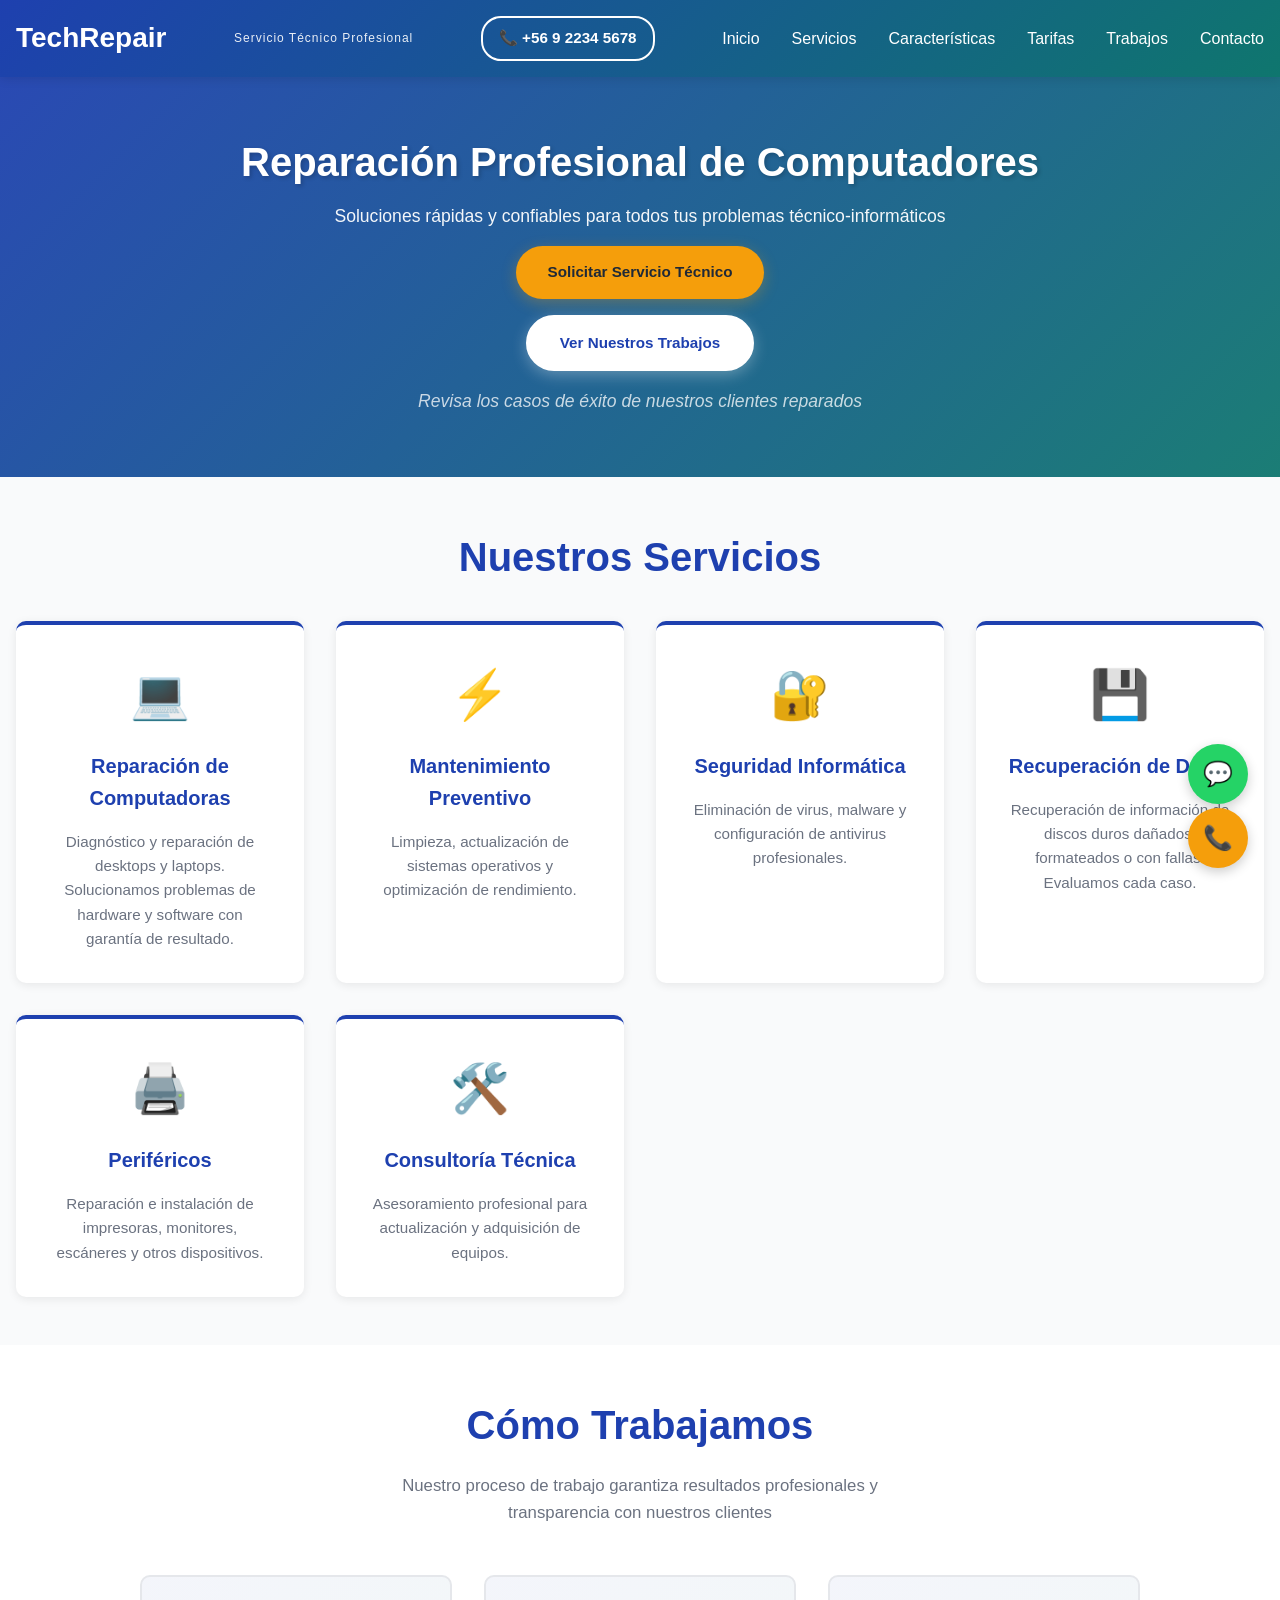
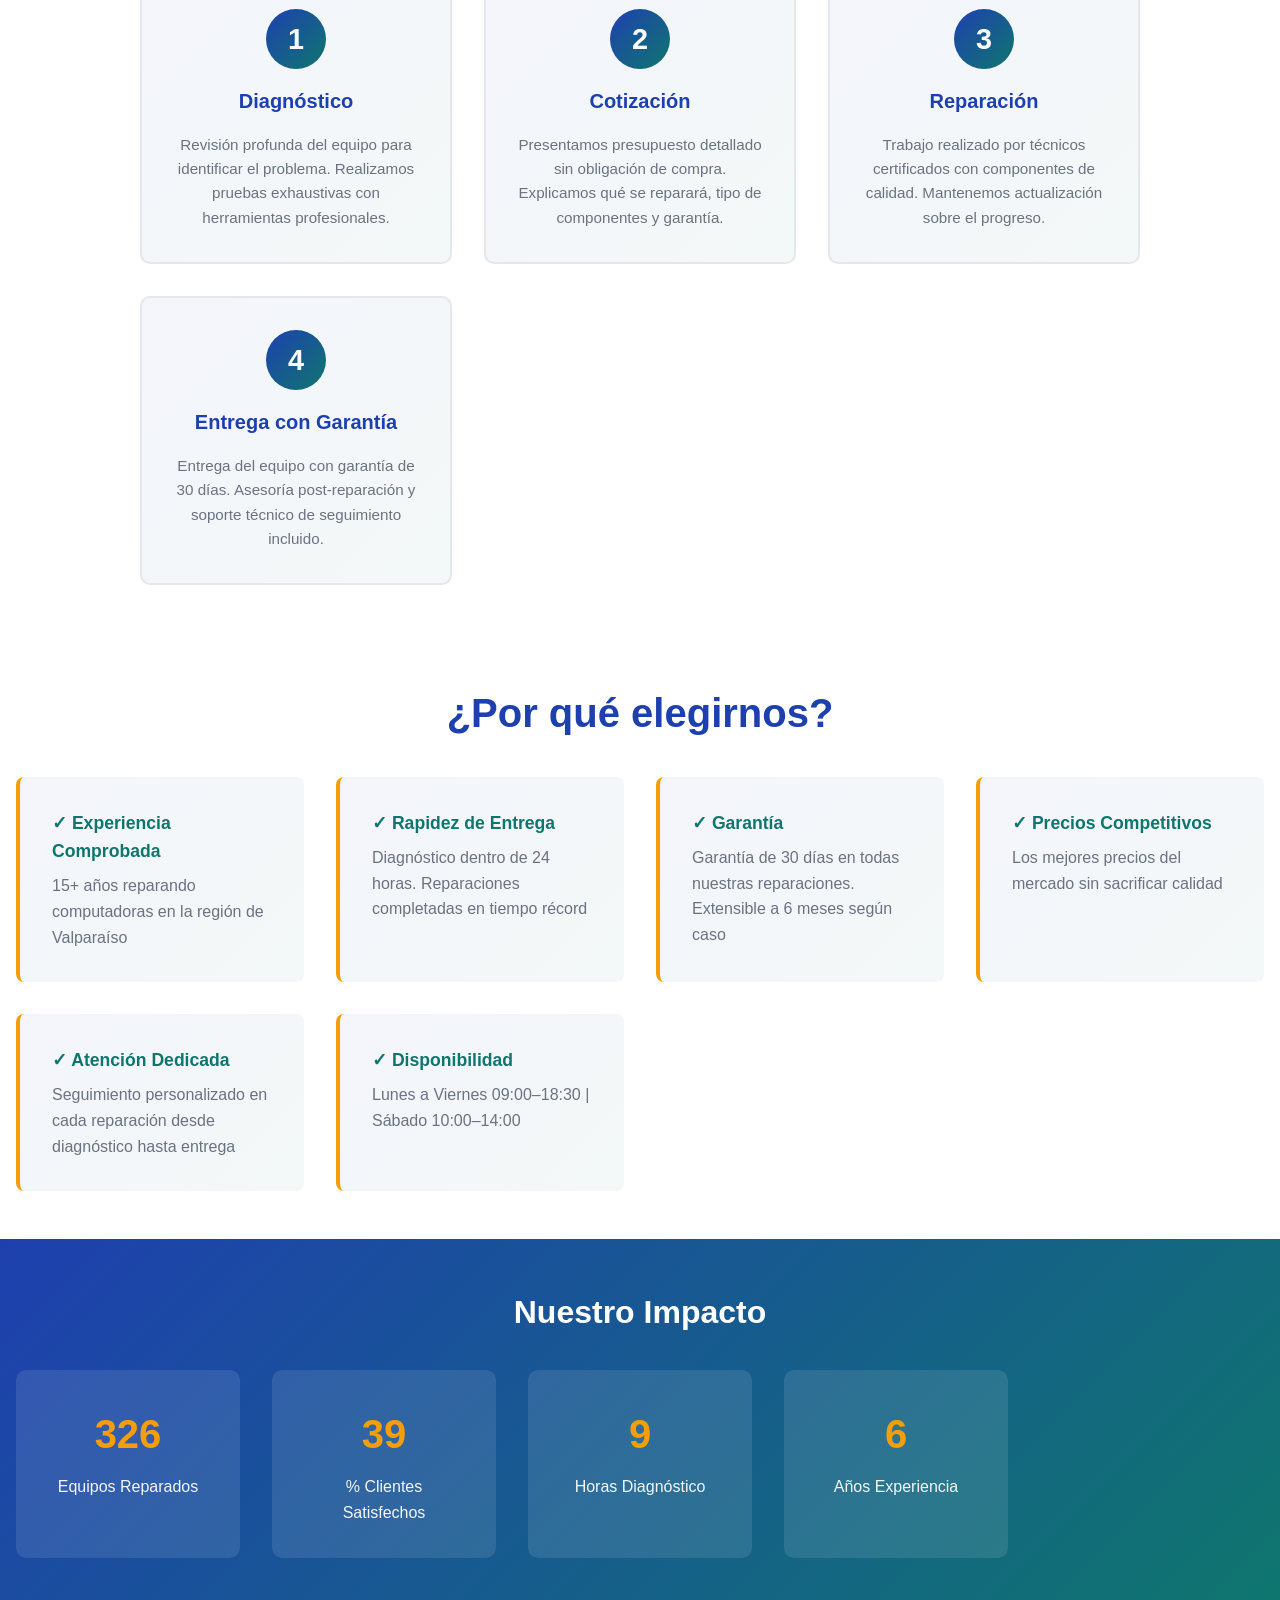
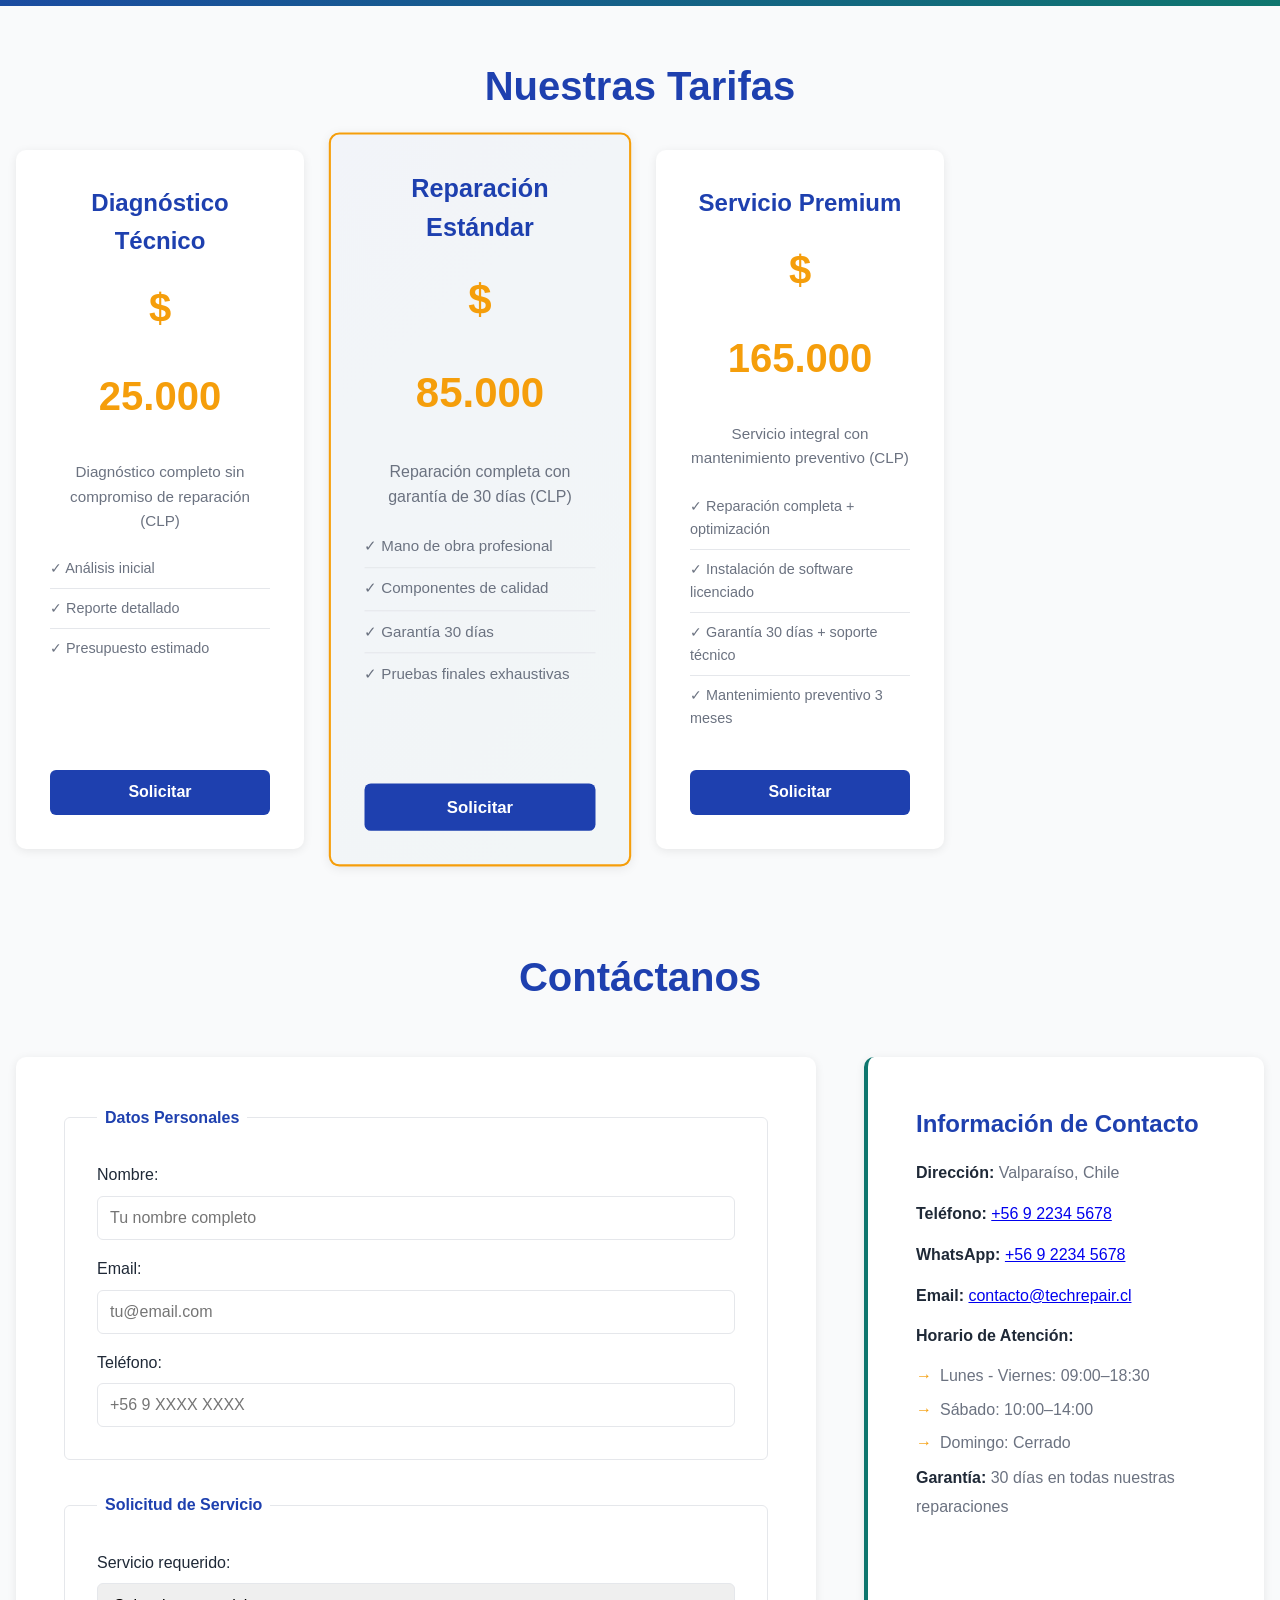
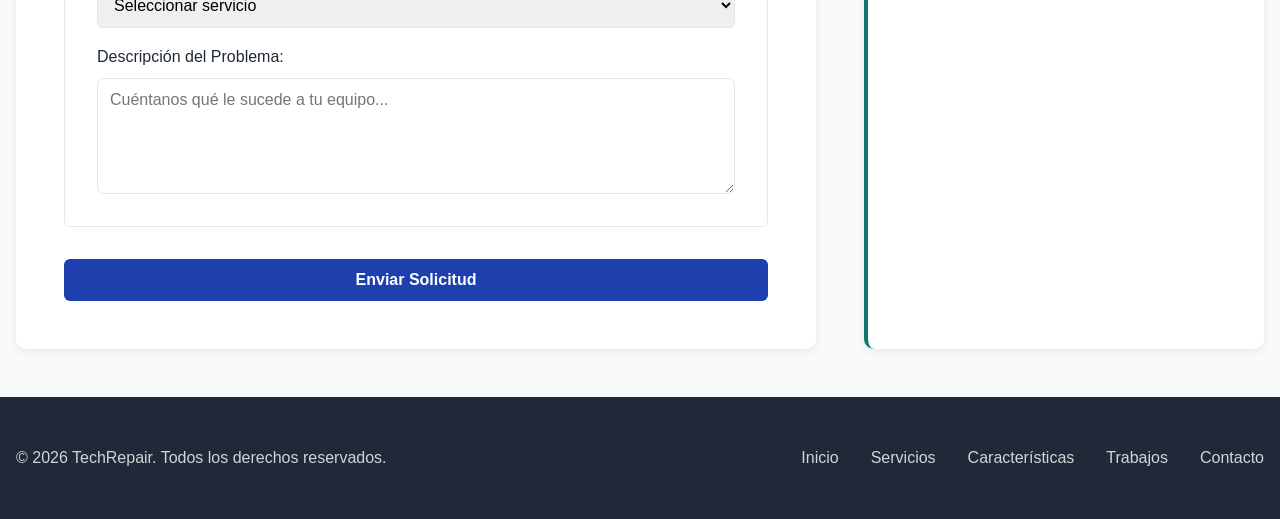
==== commit c2845dc3: "version 2" ====
--- a/index.html
+++ b/index.html
@@ -3,9 +3,9 @@
 <head>
     <meta charset="UTF-8">
     <meta name="viewport" content="width=device-width, initial-scale=1.0">
-    <meta name="description" content="TechRepair - Servicio técnico profesional de computadoras y equipos electrónicos">
-    <meta name="keywords" content="servicio técnico, reparación computadoras, soporte informático">
-    <title>TechRepair - Servicio Técnico Profesional</title>
+    <meta name="description" content="TechRepair - Servicio técnico profesional de computadoras en Valparaíso. Reparación de laptops, desktops y periféricos. Garantía 30 días. Atendemos presencialmente o domicilios">
+    <meta name="keywords" content="servicio técnico Valparaíso, reparación computadoras Chile, soporte informático, reparación laptops">
+    <title>TechRepair | Servicio Técnico de Computadoras en Valparaíso - Reparación y Soporte</title>
     <link rel="stylesheet" href="styles.css">
 </head>
 <body>
@@ -14,7 +14,7 @@
         <h1>TechRepair</h1>
         <p class="tagline">Servicio Técnico Profesional</p>
         <!-- REFERENCIA A BOTÓN DE TELÉFONO: Enlace de teléfono en el header -->
-        <a href="tel:+1234567890" class="phone-link">📞 +1 (234) 567-890</a>
+        <a href="tel:+56922345678" class="phone-link">📞 +56 9 2234 5678</a>
         <button class="menu-toggle" aria-label="Abrir menú de navegación">
             <span></span>
             <span></span>
@@ -34,11 +34,11 @@
 
     <!-- Sección héroe -->
     <section id="inicio" class="hero">
-        <h2>Reparación Profesional de Computadoras</h2>
-        <p>Soluciones rápidas y confiables para todos tus problemas técnicos</p>
-        <a href="#contacto" class="cta-button">Solicitar Servicio</a>
-        <a href="portfolio.html" class="cta-button secondary">Ver Trabajos</a>
-        <p class="hero-legend">Conoce los casos de éxito de nuestros clientes satisfechos</p>
+        <h2>Reparación Profesional de Computadores</h2>
+        <p>Soluciones rápidas y confiables para todos tus problemas técnico-informáticos</p>
+        <a href="#contacto" class="cta-button">Solicitar Servicio Técnico</a>
+        <a href="portfolio.html" class="cta-button secondary">Ver Nuestros Trabajos</a>
+        <p class="hero-legend">Revisa los casos de éxito de nuestros clientes reparados</p>
     </section>
 
     <!-- Sección de servicios -->
@@ -47,7 +47,7 @@
         <article class="servicio-card">
             <span class="icono">💻</span>
             <h3>Reparación de Computadoras</h3>
-            <p>Diagnóstico completo y reparación de desktops y laptops. Solución de problemas de hardware y software.</p>
+            <p>Diagnóstico y reparación de desktops y laptops. Solucionamos problemas de hardware y software con garantía de resultado.</p>
         </article>
 
         <article class="servicio-card">
@@ -65,7 +65,7 @@
         <article class="servicio-card">
             <span class="icono">💾</span>
             <h3>Recuperación de Datos</h3>
-            <p>Recuperación segura de información de discos duros dañados o formateados.</p>
+            <p>Recuperación de información de discos duros dañados, formateados o con fallas. Evaluamos cada caso.</p>
         </article>
 
         <article class="servicio-card">
@@ -81,32 +81,64 @@
         </article>
     </section>
 
+    <!-- Sección Cómo trabajamos -->
+    <section id="como-trabajamos" class="como-trabajamos">
+        <h2>Cómo Trabajamos</h2>
+        <p class="seccion-intro">Nuestro proceso de trabajo garantiza resultados profesionales y transparencia con nuestros clientes</p>
+        
+        <div class="pasos-contenedor">
+            <article class="paso-item">
+                <div class="paso-numero">1</div>
+                <h3>Diagnóstico</h3>
+                <p>Revisión profunda del equipo para identificar el problema. Realizamos pruebas exhaustivas con herramientas profesionales.</p>
+            </article>
+
+            <article class="paso-item">
+                <div class="paso-numero">2</div>
+                <h3>Cotización</h3>
+                <p>Presentamos presupuesto detallado sin obligación de compra. Explicamos qué se reparará, tipo de componentes y garantía.</p>
+            </article>
+
+            <article class="paso-item">
+                <div class="paso-numero">3</div>
+                <h3>Reparación</h3>
+                <p>Trabajo realizado por técnicos certificados con componentes de calidad. Mantenemos actualización sobre el progreso.</p>
+            </article>
+
+            <article class="paso-item">
+                <div class="paso-numero">4</div>
+                <h3>Entrega con Garantía</h3>
+                <p>Entrega del equipo con garantía de 30 días. Asesoría post-reparación y soporte técnico de seguimiento incluido.</p>
+            </article>
+        </div>
+    </section>
+
     <!-- Sección de características -->
     <section id="caracteristicas" class="caracteristicas">
         <h2>¿Por qué elegirnos?</h2>
         <article class="feature-item">
-            <h3>✓ Experiencia</h3>
-            <p>Más de 15 años brindando servicios técnicos de calidad</p>
-        </article>
-        <article class="feature-item">
-            <h3>✓ Rapidez</h3>
-            <p>Diagnóstico en 24 horas y reparación en tiempo récord</p>
+            <h3>✓ Experiencia Comprobada</h3>
+            <p>15+ años reparando computadoras en la región de Valparaíso</p>
+        </article>
+        <article class="feature-item">
+            <h3>✓ Rapidez de Entrega</h3>
+            <p>Diagnóstico dentro de 24 horas. Reparaciones completadas en tiempo récord</p>
         </article>
         <article class="feature-item">
             <h3>✓ Garantía</h3>
-            <p>Garantía de 6 meses en todas nuestras reparaciones</p>
+            <p>Garantía de 30 días en todas nuestras reparaciones. Extensible a 6 meses según caso</p>
         </article>
         <article class="feature-item">
             <h3>✓ Precios Competitivos</h3>
             <p>Los mejores precios del mercado sin sacrificar calidad</p>
         </article>
         <article class="feature-item">
-            <h3>✓ Atención Personalizada</h3>
-            <p>Servicio técnico dedicado a cada cliente</p>
+            <h3>✓ Atención Dedicada</h3>
+            <p>Seguimiento personalizado en cada reparación desde diagnóstico hasta entrega</p>
         </article>
         <article class="feature-item">
             <h3>✓ Disponibilidad</h3>
-            <p>Servicio disponible de lunes a sábado de 9am a 6pm</p>
+            <p>Lunes a Viernes 09:00–18:30 | Sábado 10:00–14:00</p>
         </article>
     </section>
 
@@ -114,7 +146,7 @@
     <section class="estadisticas">
         <h2>Nuestro Impacto</h2>
         <article class="estadistica-item">
-            <h3 class="contador" data-target="500">0</h3>
+            <h3 class="contador" data-target="800">0</h3>
             <p>Equipos Reparados</p>
         </article>
         <article class="estadistica-item">
@@ -123,11 +155,11 @@
         </article>
         <article class="estadistica-item">
             <h3 class="contador" data-target="24">0</h3>
-            <p>Horas de Respuesta</p>
+            <p>Horas Diagnóstico</p>
         </article>
         <article class="estadistica-item">
             <h3 class="contador" data-target="15">0</h3>
-            <p>Años en el Mercado</p>
+            <p>Años Experiencia</p>
         </article>
     </section>
 
@@ -137,8 +169,8 @@
         <article class="tarifa-card">
             <h3>Diagnóstico Técnico</h3>
             <span class="simbolo">$</span>
-            <span class="cantidad">25</span>
-            <p class="descripcion">Diagnóstico completo sin compromiso de reparación</p>
+            <span class="cantidad">25.000</span>
+            <p class="descripcion">Diagnóstico completo sin compromiso de reparación (CLP)</p>
             <ul class="caracteristicas-tarifa">
                 <li>✓ Análisis inicial</li>
                 <li>✓ Reporte detallado</li>
@@ -151,13 +183,13 @@
         <article class="tarifa-card destacado">
             <h3>Reparación Estándar</h3>
             <span class="simbolo">$</span>
-            <span class="cantidad">80</span>
-            <p class="descripcion">Reparación completa con garantía de 6 meses</p>
+            <span class="cantidad">85.000</span>
+            <p class="descripcion">Reparación completa con garantía de 30 días (CLP)</p>
             <ul class="caracteristicas-tarifa">
-                <li>✓ Mano de obra</li>
-                <li>✓ Componentes básicos</li>
-                <li>✓ Garantía 6 meses</li>
-                <li>✓ Pruebas finales</li>
+                <li>✓ Mano de obra profesional</li>
+                <li>✓ Componentes de calidad</li>
+                <li>✓ Garantía 30 días</li>
+                <li>✓ Pruebas finales exhaustivas</li>
             </ul>
             <!-- REFERENCIA A FUNCIÓN WHATSAPP: Botón que llama a contactarServicio para pre-llenar formulario -->
             <button class="btn-tarifa" onclick="contactarServicio('Reparación')">Solicitar</button>
@@ -166,13 +198,13 @@
         <article class="tarifa-card">
             <h3>Servicio Premium</h3>
             <span class="simbolo">$</span>
-            <span class="cantidad">150</span>
-            <p class="descripcion">Servicio integral con mantenimiento preventivo</p>
+            <span class="cantidad">165.000</span>
+            <p class="descripcion">Servicio integral con mantenimiento preventivo (CLP)</p>
             <ul class="caracteristicas-tarifa">
-                <li>✓ Reparación completa</li>
-                <li>✓ Optimización</li>
-                <li>✓ Instalación de software</li>
-                <li>✓ Soporte 3 meses</li>
+                <li>✓ Reparación completa + optimización</li>
+                <li>✓ Instalación de software licenciado</li>
+                <li>✓ Garantía 30 días + soporte técnico</li>
+                <li>✓ Mantenimiento preventivo 3 meses</li>
             </ul>
             <!-- REFERENCIA A FUNCIÓN WHATSAPP: Botón que llama a contactarServicio para pre-llenar formulario -->
             <button class="btn-tarifa" onclick="contactarServicio('Premium')">Solicitar</button>
@@ -195,7 +227,7 @@
                 </label>
                 <label for="telefono">
                     Teléfono:
-                    <input type="tel" id="telefono" name="telefono" placeholder="+1 234 567 890">
+                    <input type="tel" id="telefono" name="telefono" placeholder="+56 9 XXXX XXXX">
                 </label>
             </fieldset>
             <fieldset>
@@ -223,17 +255,18 @@
         <aside class="info-contacto">
             <h3>Información de Contacto</h3>
             <address>
-                <p><strong>Dirección:</strong> Calle Principal 123, Ciudad</p>
-                <p><strong>Teléfono:</strong> <a href="tel:+1234567890">+1 (234) 567-890</a></p>
+                <p><strong>Dirección:</strong> Valparaíso, Chile</p>
+                <p><strong>Teléfono:</strong> <a href="tel:+56922345678">+56 9 2234 5678</a></p>
                 <!-- REFERENCIA A BOTÓN DE WHATSAPP: Enlace de WhatsApp en la sección de contacto -->
-                <p><strong>WhatsApp:</strong> <a href="https://wa.me/1234567890" target="_blank">+1 (234) 567-890</a></p>
-                <p><strong>Email:</strong> <a href="mailto:info@techrepair.com">info@techrepair.com</a></p>
-                <p><strong>Horario:</strong></p>
+                <p><strong>WhatsApp:</strong> <a href="https://wa.me/56922345678" target="_blank">+56 9 2234 5678</a></p>
+                <p><strong>Email:</strong> <a href="mailto:contacto@techrepair.cl">contacto@techrepair.cl</a></p>
+                <p><strong>Horario de Atención:</strong></p>
                 <ul>
-                    <li>Lunes - Viernes: 9:00 AM - 6:00 PM</li>
-                    <li>Sábado: 10:00 AM - 2:00 PM</li>
+                    <li>Lunes - Viernes: 09:00–18:30</li>
+                    <li>Sábado: 10:00–14:00</li>
                     <li>Domingo: Cerrado</li>
                 </ul>
+                <p class="garantia-info"><strong>Garantía:</strong> 30 días en todas nuestras reparaciones</p>
             </address>
         </aside>
     </section>
@@ -252,10 +285,10 @@
 
     <!-- REFERENCIA A BOTONES FLOTANTES: Botones flotantes de WhatsApp y teléfono -->
     <!-- Botón flotante de contacto -->
-    <a href="https://wa.me/1234567890" class="floating-btn whatsapp" title="Contactar por WhatsApp">
+    <a href="https://wa.me/56922345678" class="floating-btn whatsapp" title="Contactar por WhatsApp">
         <span>💬</span>
     </a>
-    <a href="tel:+1234567890" class="floating-btn phone" title="Llamar ahora">
+    <a href="tel:+56922345678" class="floating-btn phone" title="Llamar ahora">
         <span>📞</span>
     </a>
 
@@ -310,7 +343,7 @@
             // REFERENCIA A BOTÓN DE WHATSAPP: Función JavaScript que crea enlaces de WhatsApp para el formulario de contacto
             // Crear mensaje de WhatsApp
             const mensajeWhatsApp = `Hola, mi nombre es ${nombre}. ${mensaje} Pueden contactarme al ${telefono || email}. Servicio solicitado: ${servicio}`;
-            const linkWhatsApp = `https://wa.me/1234567890?text=${encodeURIComponent(mensajeWhatsApp)}`;
+            const linkWhatsApp = `https://wa.me/56922345678?text=${encodeURIComponent(mensajeWhatsApp)}`;
             
             // Mostrar confirmación
             alert('¡Gracias por tu solicitud! Te contactaremos pronto.');
--- a/styles.css
+++ b/styles.css
@@ -1128,6 +1128,87 @@
     }
 }
 
+/* Sección Cómo Trabajamos */
+.como-trabajamos {
+    padding: var(--spacing-xl) var(--spacing-base);
+    background-color: white;
+    width: 100%;
+    max-width: none;
+    margin: 0;
+}
+
+.como-trabajamos h2 {
+    font-size: 2.5rem;
+    text-align: center;
+    color: var(--color-primary);
+    margin-bottom: var(--spacing-base);
+}
+
+.seccion-intro {
+    text-align: center;
+    color: #6b7280;
+    font-size: 1.05rem;
+    max-width: 600px;
+    margin: 0 auto var(--spacing-xl);
+    padding: 0 var(--spacing-base);
+}
+
+.pasos-contenedor {
+    display: grid;
+    grid-template-columns: repeat(auto-fit, minmax(250px, 1fr));
+    gap: var(--spacing-lg);
+    max-width: 1000px;
+    margin: 0 auto;
+}
+
+.paso-item {
+    background: linear-gradient(135deg, rgba(30, 64, 175, 0.05) 0%, rgba(15, 118, 110, 0.05) 100%);
+    padding: var(--spacing-lg);
+    border-radius: 10px;
+    text-align: center;
+    transition: var(--transition);
+    border: 2px solid var(--color-border);
+    display: flex;
+    flex-direction: column;
+    align-items: center;
+    gap: var(--spacing-base);
+    position: relative;
+}
+
+.paso-item:hover {
+    transform: translateY(-8px);
+    border-color: var(--color-accent);
+    box-shadow: 0 8px 25px rgba(0, 0, 0, 0.1);
+    background: linear-gradient(135deg, rgba(30, 64, 175, 0.1) 0%, rgba(15, 118, 110, 0.1) 100%);
+}
+
+.paso-numero {
+    width: 60px;
+    height: 60px;
+    background: linear-gradient(135deg, var(--color-primary) 0%, var(--color-secondary) 100%);
+    color: white;
+    border-radius: 50%;
+    display: flex;
+    align-items: center;
+    justify-content: center;
+    font-size: 1.8rem;
+    font-weight: 700;
+    flex-shrink: 0;
+}
+
+.paso-item h3 {
+    color: var(--color-primary);
+    font-size: 1.25rem;
+    margin: 0;
+}
+
+.paso-item p {
+    color: #6b7280;
+    font-size: 0.95rem;
+    margin: 0;
+    line-height: 1.6;
+}
+
 /* Animaciones */
 @keyframes fadeInUp {
     from {
